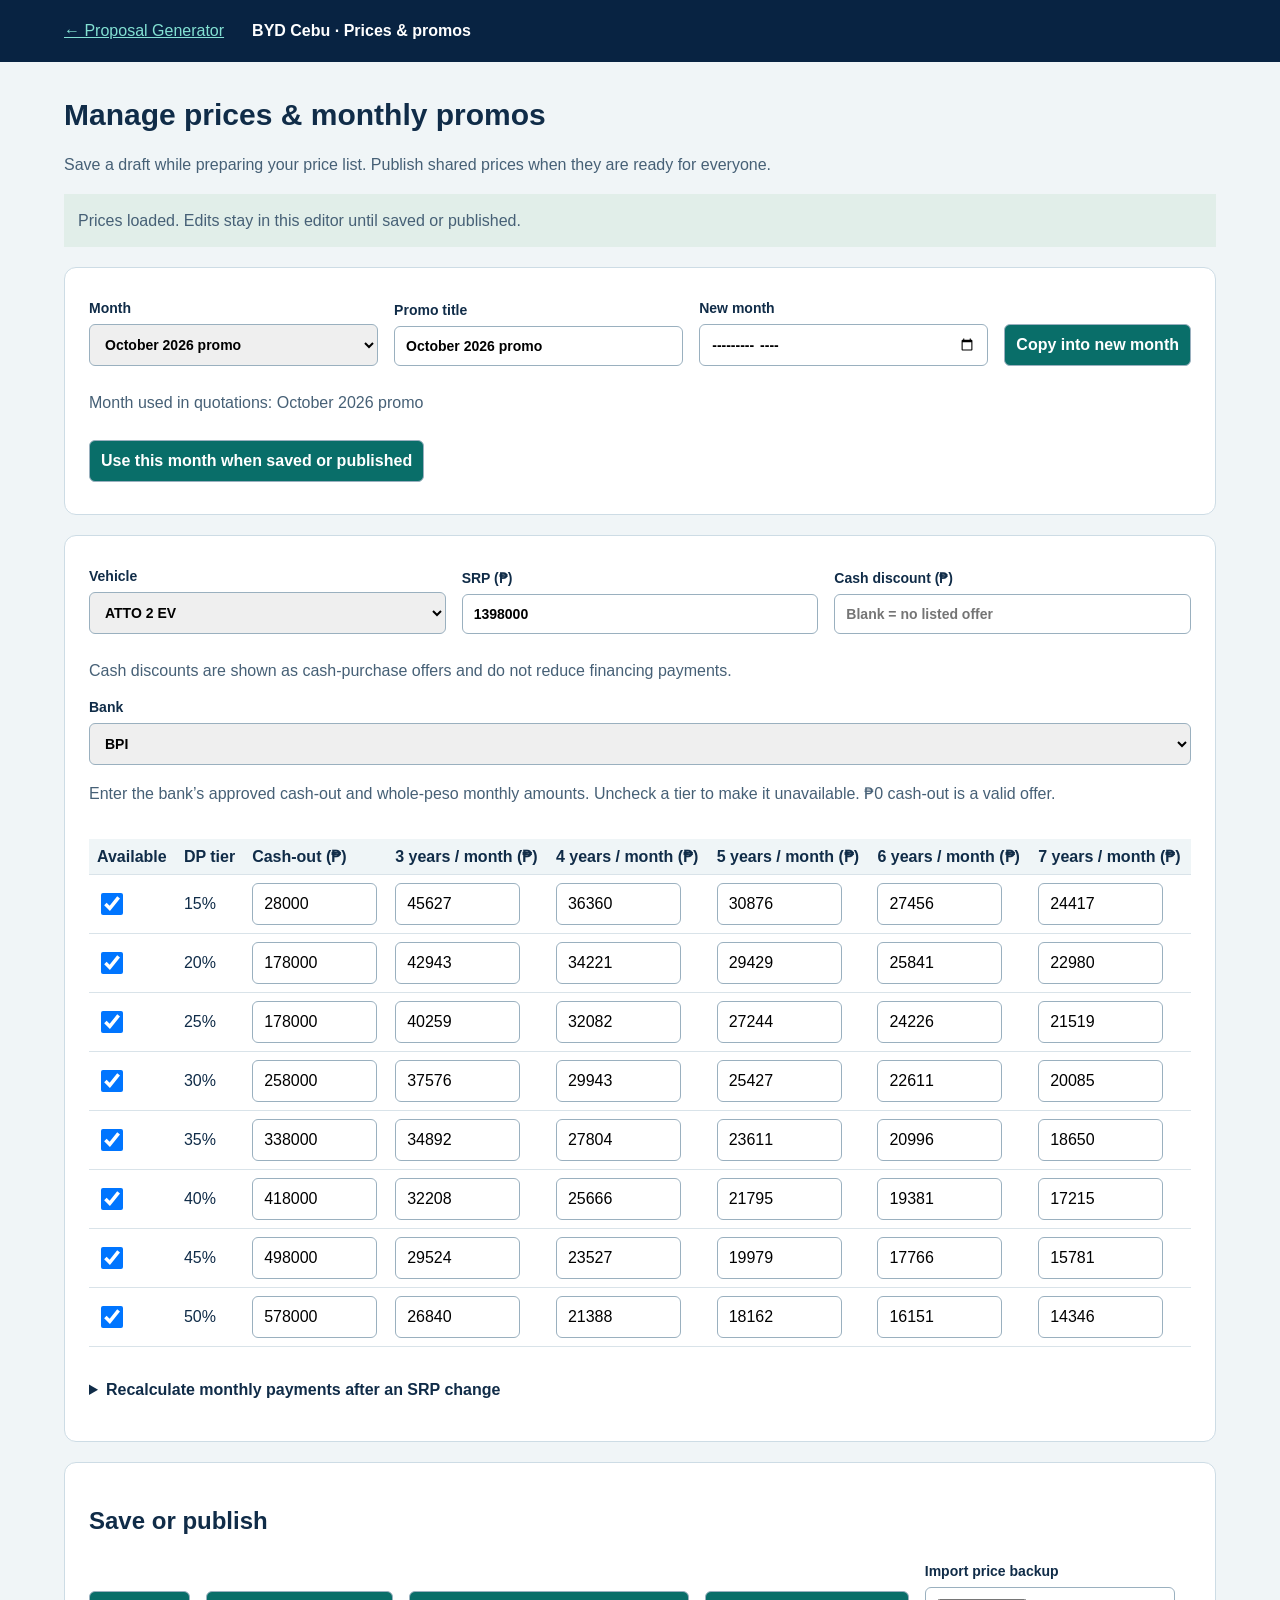
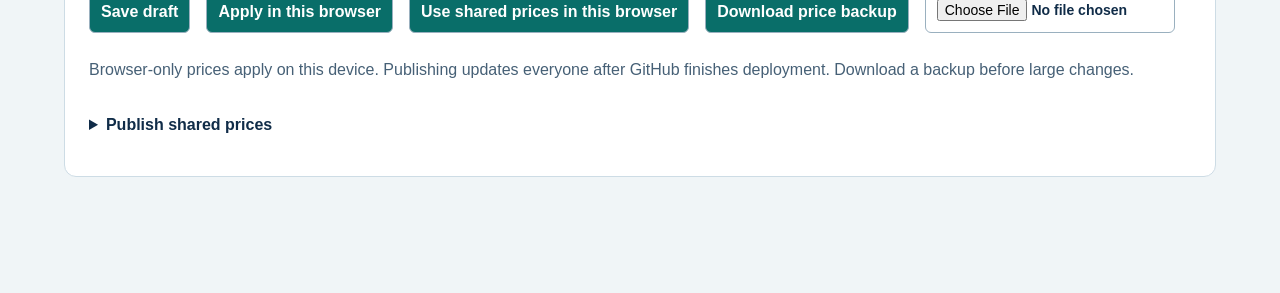
==== manage-pricing.html @ 05f311c0 "Add monthly promo and manual pricing manager" ====
<!doctype html><html lang="en"><head><meta charset="utf-8"><meta name="viewport" content="width=device-width,initial-scale=1"><title>Prices & promos · BYD Cebu</title><link rel="stylesheet" href="./pricing-manager.css"></head><body>
<header><a href="./">← Proposal Generator</a><strong>BYD Cebu · Prices & promos</strong></header>
<main><h1>Manage prices & monthly promos</h1><p>Save a draft while preparing your price list. Publish shared prices when they are ready for everyone.</p>
<p id="status" role="status">Loading prices…</p>
<section aria-label="Monthly promo"><div class="row"><label>Month<select id="campaign"></select></label><label>Promo title<input id="label" maxlength="100"></label><label>New month<input id="new-month" type="month"></label><button id="duplicate">Copy into new month</button></div><p id="active"></p><button id="activate">Use this month when saved or published</button></section>
<section><div class="row"><label>Vehicle<select id="vehicle"></select></label><label>SRP (₱)<input id="srp" type="number" min="1" step="1"></label><label>Cash discount (₱)<input id="discount" type="number" min="0" step="1" placeholder="Blank = no listed offer"></label></div><p>Cash discounts are shown as cash-purchase offers and do not reduce financing payments.</p>
<label>Bank<select id="bank"><option>BPI</option><option>BDO</option><option>Other Banks</option></select></label>
<p>Enter the bank’s approved cash-out and whole-peso monthly amounts. Uncheck a tier to make it unavailable. ₱0 cash-out is a valid offer.</p>
<div class="table-scroll"><table><thead id="columns"></thead><tbody id="quotes"></tbody></table></div>
<details><summary>Recalculate monthly payments after an SRP change</summary><p>This replaces monthly figures for the selected vehicle and bank’s available tiers. Cash-outs stay unchanged. Use only the approved total add-on rates for this bank.</p><div class="row" id="rates"></div><button id="recalculate">Recalculate selected bank</button></details>
</section>
<section><h2>Save or publish</h2><div class="row"><button id="save">Save draft</button><button id="apply">Apply in this browser</button><button id="shared">Use shared prices in this browser</button><button id="export">Download price backup</button><label class="file-label">Import price backup<input id="import" type="file" accept="application/json,.json"></label></div><p>Browser-only prices apply on this device. Publishing updates everyone after GitHub finishes deployment. Download a backup before large changes.</p>
<details><summary>Publish shared prices</summary><p>Publishing requires a GitHub fine-grained access token for <strong>rawncrown/byd-cebu-proposal-app</strong>, with <strong>Contents: read and write</strong>. The token is sent only to GitHub and is never saved in the browser or the price file.</p><p><a href="https://github.com/settings/personal-access-tokens/new" target="_blank" rel="noopener noreferrer">Create a repository-scoped token on GitHub</a></p><label>GitHub access token<input id="token" type="password" autocomplete="off" spellcheck="false"></label><button id="publish">Review and publish shared prices</button></details>
</section></main><script type="module" src="./pricing-manager.js"></script></body></html>
---- pricing-manager.css ----
:root{font-family:Arial,sans-serif;color:#102c48;background:#f0f5f7}*{box-sizing:border-box}body{margin:0}header{background:#082342;color:white;padding:22px 5%;display:flex;gap:28px;flex-wrap:wrap}header a{color:#83e1d3}main{max-width:1200px;margin:36px auto;padding:0 24px 60px}h1{font-size:30px}p{line-height:1.6;color:#466076}section{background:white;border:1px solid #cddce5;border-radius:12px;padding:24px;margin:20px 0}.row{display:flex;align-items:end;gap:16px;flex-wrap:wrap}label{display:flex;flex-direction:column;gap:8px;font-size:14px;font-weight:600;margin:8px 0;flex:1;min-width:150px}input,select,button{font:inherit;padding:11px;border-radius:6px;border:1px solid #9ab0bf}button{cursor:pointer;background:#096e69;color:white;font-weight:600;margin:8px 0}button:disabled{opacity:.5;cursor:wait}input:focus,select:focus,button:focus,a:focus{outline:3px solid #e5b851;outline-offset:2px}input[type=checkbox]{width:22px;height:22px}input[type=file]{max-width:250px}#status{padding:14px;background:#e1eee9;white-space:pre-line}#status.error{background:#ffe7e5;color:#85281b}.table-scroll{overflow:auto}table{border-collapse:collapse;width:100%;margin:16px 0}th,td{padding:8px;text-align:left;border-bottom:1px solid #d9e3e9}th{background:#eff5f7;white-space:nowrap}td input[type=number]{width:125px;min-width:100px}details{padding:18px 0}summary{cursor:pointer;font-weight:600}#token{max-width:600px}a{color:#086d68}@media(max-width:600px){main{padding:0 12px}section{padding:16px}h1{font-size:25px}.row>label{flex-basis:100%}button{min-height:44px}}
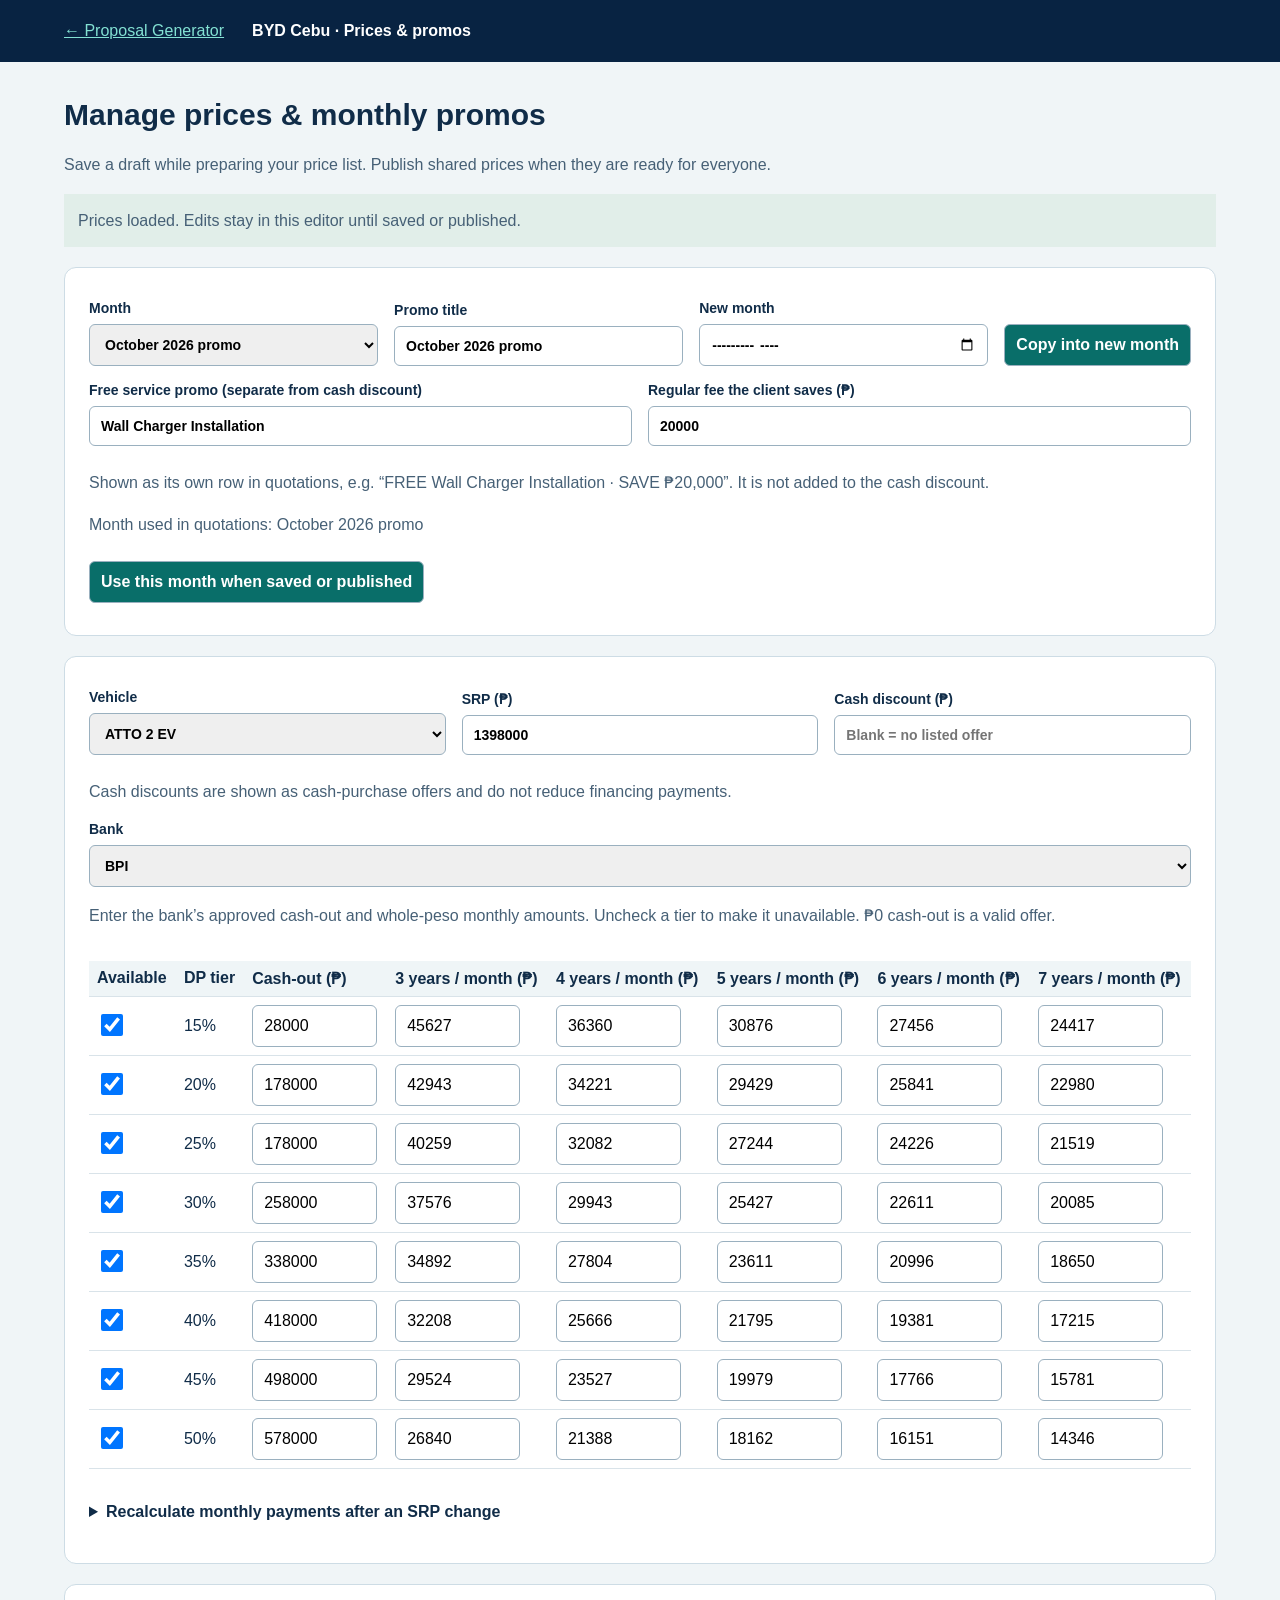
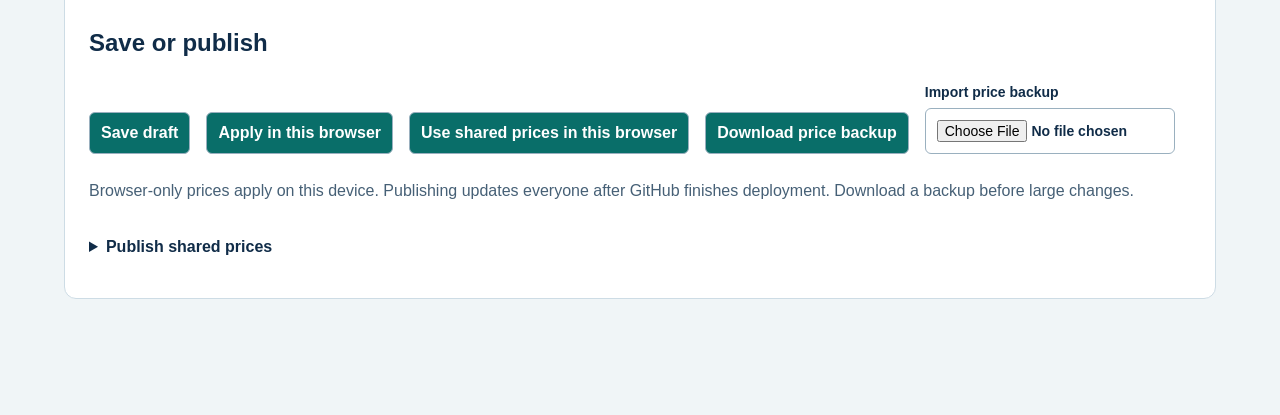
==== commit 02619688: "Separate October FREE Wall Charger Installation promo from cash discount" ====
--- a/manage-pricing.html
+++ b/manage-pricing.html
@@ -2,7 +2,7 @@
 <header><a href="./">← Proposal Generator</a><strong>BYD Cebu · Prices & promos</strong></header>
 <main><h1>Manage prices & monthly promos</h1><p>Save a draft while preparing your price list. Publish shared prices when they are ready for everyone.</p>
 <p id="status" role="status">Loading prices…</p>
-<section aria-label="Monthly promo"><div class="row"><label>Month<select id="campaign"></select></label><label>Promo title<input id="label" maxlength="100"></label><label>New month<input id="new-month" type="month"></label><button id="duplicate">Copy into new month</button></div><p id="active"></p><button id="activate">Use this month when saved or published</button></section>
+<section aria-label="Monthly promo"><div class="row"><label>Month<select id="campaign"></select></label><label>Promo title<input id="label" maxlength="100"></label><label>New month<input id="new-month" type="month"></label><button id="duplicate">Copy into new month</button></div><div class="row"><label>Free service promo (separate from cash discount)<input id="perk-label" maxlength="80" placeholder="e.g. Wall Charger Installation"></label><label>Regular fee the client saves (₱)<input id="perk-fee" type="number" min="0" step="1" placeholder="Blank = no free-service promo"></label></div><p>Shown as its own row in quotations, e.g. “FREE Wall Charger Installation · SAVE ₱20,000”. It is not added to the cash discount.</p><p id="active"></p><button id="activate">Use this month when saved or published</button></section>
 <section><div class="row"><label>Vehicle<select id="vehicle"></select></label><label>SRP (₱)<input id="srp" type="number" min="1" step="1"></label><label>Cash discount (₱)<input id="discount" type="number" min="0" step="1" placeholder="Blank = no listed offer"></label></div><p>Cash discounts are shown as cash-purchase offers and do not reduce financing payments.</p>
 <label>Bank<select id="bank"><option>BPI</option><option>BDO</option><option>Other Banks</option></select></label>
 <p>Enter the bank’s approved cash-out and whole-peso monthly amounts. Uncheck a tier to make it unavailable. ₱0 cash-out is a valid offer.</p>
